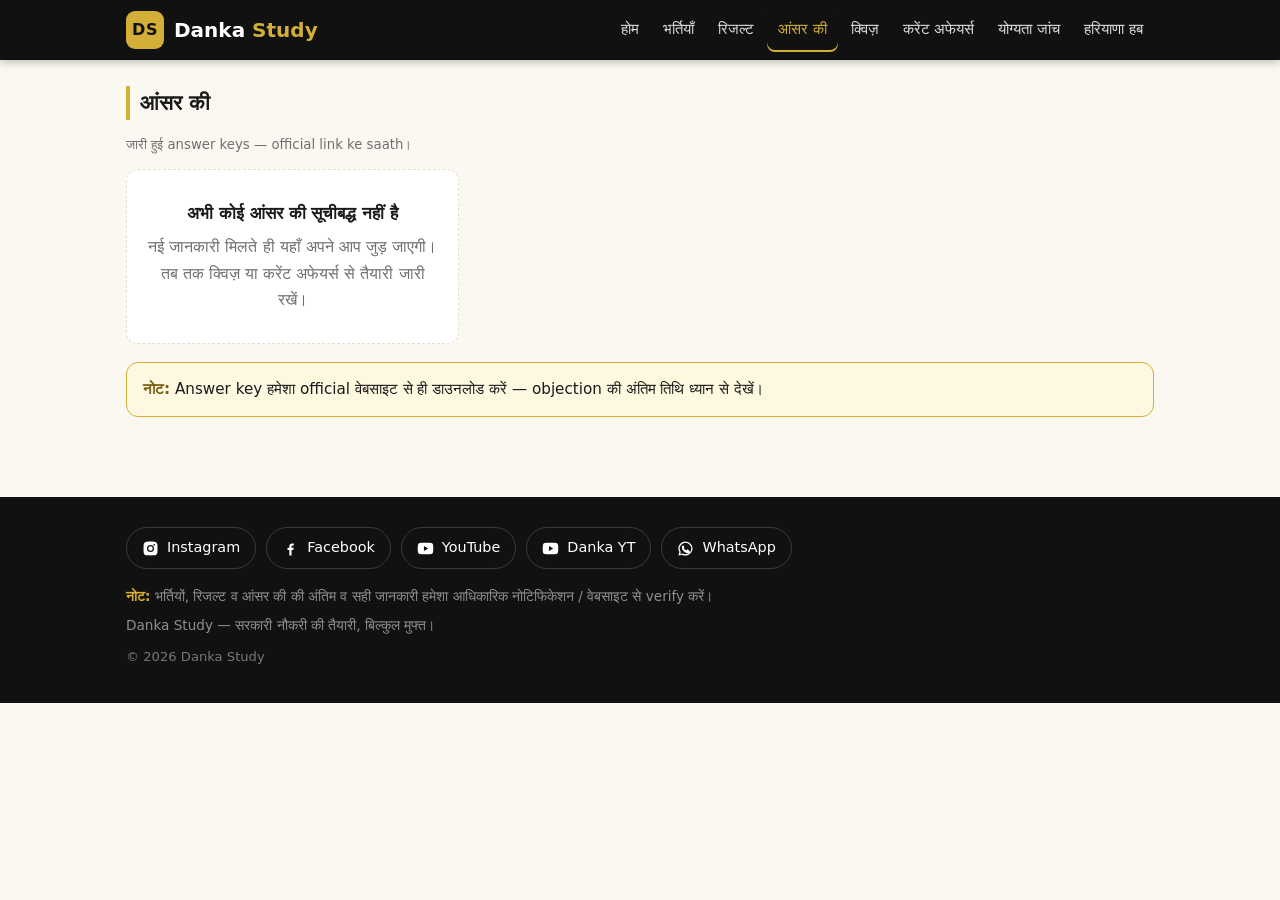
==== answer-keys.html @ f7748184 "Danka Study - pages and assets" ====
<!DOCTYPE html>
<html lang="hi">
<head>
<meta charset="UTF-8">
<meta name="viewport" content="width=device-width, initial-scale=1.0">
<title>Answer Key 2026 — Sarkari Exam Answer Keys Hindi me | Danka Study</title>
<meta name="description" content="Sarkari exams ki answer keys Hindi me — HSSC, SSC, Railway aur sabhi main exams. Official answer key links ke saath, bilkul free.">
<link rel="stylesheet" href="assets/style.css">
</head>
<body>
<header class="site-header">
  <div class="wrap head-in">
    <a class="brand" href="index.html" aria-label="Danka Study — होम">
      <span class="brand-badge">DS</span>
      <span class="brand-text">Danka <em>Study</em></span>
    </a>
    <button class="nav-toggle" id="navToggle" aria-label="मेन्यू" aria-expanded="false">☰</button>
    <nav class="main-nav" id="mainNav" aria-label="मुख्य मेन्यू">
      <a href="index.html">होम</a>
      <a href="jobs.html">भर्तियाँ</a>
      <a href="results.html">रिजल्ट</a>
      <a href="answer-keys.html" class="active">आंसर की</a>
      <a href="quiz.html">क्विज़</a>
      <a href="current-affairs.html">करेंट अफेयर्स</a>
      <a href="eligibility.html">योग्यता जांच</a>
      <a href="haryana.html">हरियाणा हब</a>
    </nav>
  </div>
</header>

<main>
  <section class="section">
    <div class="wrap">
      <div class="section-head"><h2>आंसर की</h2></div>
      <p class="meta">जारी हुई answer keys — official link ke saath।</p>
      <div class="cards" id="answerKeysList"><div class="empty">लोड हो रहा है…</div></div>
      <div class="disclaimer-box"><strong>नोट:</strong> Answer key हमेशा official वेबसाइट से ही डाउनलोड करें — objection की अंतिम तिथि ध्यान से देखें।</div>
    </div>
  </section>
</main>

<footer class="site-footer">
  <div class="wrap">
    <div class="social-row" aria-label="सोशल मीडिया">
      <a class="soc" href="https://www.instagram.com/dankarapidfire/" target="_blank" rel="noopener"><svg viewBox="0 0 24 24" aria-hidden="true"><path d="M12 2.2c3.2 0 3.6 0 4.9.1 3.3.1 4.8 1.7 4.9 4.9.1 1.3.1 1.6.1 4.8s0 3.6-.1 4.8c-.1 3.2-1.7 4.8-4.9 4.9-1.3.1-1.6.1-4.9.1-3.2 0-3.6 0-4.8-.1-3.3-.1-4.8-1.7-4.9-4.9-.1-1.3-.1-1.6-.1-4.8s0-3.6.1-4.8C2.4 4 4 2.4 7.2 2.3c1.2-.1 1.6-.1 4.8-.1zM12 7a5 5 0 1 0 0 10 5 5 0 0 0 0-10zm0 8.2a3.2 3.2 0 1 1 0-6.4 3.2 3.2 0 0 1 0 6.4zm5.2-9.6a1.2 1.2 0 1 0 0 2.4 1.2 1.2 0 0 0 0-2.4z"/></svg><span>Instagram</span></a>
      <a class="soc" href="https://www.facebook.com/profile.php?id=61594789661334" target="_blank" rel="noopener"><svg viewBox="0 0 24 24" aria-hidden="true"><path d="M13.5 21.9v-7.8h2.6l.4-3h-3V9.2c0-.9.3-1.5 1.6-1.5h1.5V5c-.3 0-1.2-.1-2.3-.1-2.3 0-3.9 1.4-3.9 4v2.2H7.8v3h2.6v7.8a10 10 0 0 0 3.1 0z"/></svg><span>Facebook</span></a>
      <a class="soc" href="https://www.youtube.com/@cetyodhafinance" target="_blank" rel="noopener"><svg viewBox="0 0 24 24" aria-hidden="true"><path d="M23 12s0-3.9-.5-5.6c-.3-1-1.1-1.8-2.1-2C18.6 4 12 4 12 4s-6.6 0-8.4.4c-1 .3-1.8 1-2.1 2C1 8.1 1 12 1 12s0 3.9.5 5.6c.3 1 1.1 1.8 2.1 2 1.8.4 8.4.4 8.4.4s6.6 0 8.4-.4c1-.3 1.8-1 2.1-2 .5-1.7.5-5.6.5-5.6zM9.8 15.5v-7l6 3.5-6 3.5z"/></svg><span>YouTube</span></a>
      <!-- TODO_DANKA_YT_URL: Danka Rapid Fire YouTube channel ka URL milte hi href="#" ki jagah dalein -->
      <a class="soc" href="#" aria-label="Danka Rapid Fire YouTube — जल्द आ रहा है"><svg viewBox="0 0 24 24" aria-hidden="true"><path d="M23 12s0-3.9-.5-5.6c-.3-1-1.1-1.8-2.1-2C18.6 4 12 4 12 4s-6.6 0-8.4.4c-1 .3-1.8 1-2.1 2C1 8.1 1 12 1 12s0 3.9.5 5.6c.3 1 1.1 1.8 2.1 2 1.8.4 8.4.4 8.4.4s6.6 0 8.4-.4c1-.3 1.8-1 2.1-2 .5-1.7.5-5.6.5-5.6zM9.8 15.5v-7l6 3.5-6 3.5z"/></svg><span>Danka YT</span></a>
      <!-- TODO_WHATSAPP_CHANNEL_URL: WhatsApp Channel ka invite link milte hi href="#" ki jagah dalein -->
      <a class="soc" href="#" aria-label="WhatsApp Channel — जल्द आ रहा है"><svg viewBox="0 0 24 24" aria-hidden="true"><path d="M12 2a10 10 0 0 0-8.6 15.1L2 22l5-1.3A10 10 0 1 0 12 2zm0 18.2a8.2 8.2 0 0 1-4.2-1.1l-.3-.2-3 .8.8-2.9-.2-.3A8.2 8.2 0 1 1 12 20.2zm4.6-6.1c-.3-.1-1.5-.7-1.7-.8-.2-.1-.4-.1-.6.1l-.8 1c-.1.2-.3.2-.5.1a6.7 6.7 0 0 1-3.3-2.9c-.2-.4 0-.5.1-.7l.4-.5c.1-.2.1-.3 0-.5L9.4 8c-.1-.3-.3-.3-.5-.3h-.5c-.2 0-.5.2-.7.5-.2.3-.9 1-.9 2.5s1 2.9 1.1 3.1c.1.2 1.9 3 4.7 4.1 1.9.8 2.7.9 3.6.7.6-.1 1.5-.6 1.7-1.2.2-.6.2-1.1.1-1.2 0-.1-.2-.2-.5-.3z"/></svg><span>WhatsApp</span></a>
    </div>
    <p class="foot-note"><strong>नोट:</strong> भर्तियों, रिजल्ट व आंसर की की अंतिम व सही जानकारी हमेशा आधिकारिक नोटिफिकेशन / वेबसाइट से verify करें।</p>
    <p class="foot-note">Danka Study — सरकारी नौकरी की तैयारी, बिल्कुल मुफ्त।</p>
    <p class="copy">© 2026 Danka Study</p>
  </div>
</footer>
<script src="assets/site.js"></script>
</body>
</html>
---- assets/style.css ----
/* Danka Study — black #111 + gold #d4af37, mobile-first, Hindi */
:root{
  --black:#111111; --black2:#1c1c1c; --gold:#d4af37; --gold-d:#a8842c;
  --bg:#faf8f1; --card:#ffffff; --text:#1a1a1a; --muted:#6f6f6f;
  --line:#e7e0cd; --green:#1e8e3e; --green-bg:#e6f4ea; --red:#c5221f; --red-bg:#fdecea;
  --radius:12px;
}
*{box-sizing:border-box}
html{-webkit-text-size-adjust:100%}
body{margin:0;background:var(--bg);color:var(--text);
  font-family:system-ui,-apple-system,"Segoe UI","Nirmala UI","Noto Sans Devanagari","Mangal",sans-serif;
  line-height:1.65}
.wrap{max-width:1060px;margin:0 auto;padding:0 16px}
img{max-width:100%}
a{color:#0b5cad}

/* Header */
.site-header{background:var(--black);color:#fff;position:sticky;top:0;z-index:60;box-shadow:0 2px 8px rgba(0,0,0,.25)}
.head-in{display:flex;align-items:center;justify-content:space-between;min-height:60px;position:relative}
.brand{display:flex;align-items:center;gap:10px;color:#fff;text-decoration:none;font-weight:800;font-size:1.25rem}
.brand-badge{background:var(--gold);color:#111;width:38px;height:38px;border-radius:9px;display:grid;place-items:center;font-weight:900;font-size:1rem;letter-spacing:.5px}
.brand-text em{font-style:normal;color:var(--gold)}
.nav-toggle{display:none;background:none;border:1px solid #444;color:#fff;font-size:1.3rem;border-radius:8px;padding:4px 12px;cursor:pointer}
.main-nav{display:flex;gap:2px;flex-wrap:wrap}
.main-nav a{color:#ddd;text-decoration:none;padding:9px 11px;border-radius:8px;font-size:.95rem;white-space:nowrap}
.main-nav a:hover{color:var(--gold);background:#1e1e1e}
.main-nav a.active{color:var(--gold);box-shadow:inset 0 -2px 0 var(--gold)}
@media(max-width:880px){
  .nav-toggle{display:block}
  .main-nav{display:none;position:absolute;top:60px;left:0;right:0;background:var(--black2);flex-direction:column;padding:8px 16px 14px;border-top:1px solid #333}
  .main-nav.open{display:flex}
  .main-nav a{padding:11px 6px;border-bottom:1px solid #2a2a2a}
}

/* Hero */
.hero{background:radial-gradient(1200px 400px at 50% -80px,#2a2a2a 0%,var(--black) 60%);color:#fff;text-align:center;padding:52px 0 44px}
.hero h1{margin:0 0 10px;font-size:clamp(1.6rem,5vw,2.4rem);line-height:1.35}
.hero h1 .gold{color:var(--gold)}
.hero p{color:#cfcfcf;max-width:640px;margin:0 auto 22px;font-size:1.05rem}
.hero .btn-row{display:flex;gap:10px;justify-content:center;flex-wrap:wrap}

/* Buttons */
.btn{display:inline-block;background:var(--gold);color:#111;font-weight:700;padding:10px 24px;border-radius:10px;text-decoration:none;border:none;cursor:pointer;font-size:1rem}
.btn:hover{background:var(--gold-d)}
.btn-outline{display:inline-block;background:transparent;color:var(--gold);border:2px solid var(--gold);font-weight:700;padding:8px 20px;border-radius:10px;text-decoration:none;cursor:pointer;font-size:.95rem}
.btn-outline:hover{background:rgba(212,175,55,.12)}
.btn-sm{padding:7px 16px;font-size:.9rem}

/* Sections */
.section{padding:26px 0}
.section-head{display:flex;justify-content:space-between;align-items:center;margin-bottom:14px;gap:10px}
.section-head h2{margin:0;font-size:1.3rem;border-left:4px solid var(--gold);padding-left:10px}
.section-head a{font-size:.9rem;white-space:nowrap}
.cards{display:grid;grid-template-columns:repeat(auto-fill,minmax(250px,1fr));gap:14px}
.card{background:var(--card);border:1px solid var(--line);border-radius:var(--radius);padding:16px;box-shadow:0 1px 3px rgba(0,0,0,.04)}
.card h3{margin:0 0 6px;font-size:1.05rem}
.card h3 a{color:var(--text);text-decoration:none}
.card h3 a:hover{color:var(--gold-d)}
.card p{margin:6px 0;color:#444;font-size:.95rem}
.meta{color:var(--muted);font-size:.83rem}
.tag{display:inline-block;background:#f3ecd8;color:#7a5f14;font-size:.75rem;font-weight:700;padding:2px 10px;border-radius:99px;margin-bottom:8px}
.card .actions{margin-top:10px;display:flex;gap:8px;flex-wrap:wrap}
.menu-card{display:block;text-decoration:none;color:var(--text);border-top:3px solid var(--gold)}
.menu-card:hover{box-shadow:0 4px 14px rgba(0,0,0,.08);transform:translateY(-1px)}
.menu-card .icon{font-size:1.6rem}
.menu-card h3{margin:8px 0 4px}

/* Lists */
.list-plain{list-style:none;margin:0;padding:0;display:grid;gap:10px}
.list-plain li{background:var(--card);border:1px solid var(--line);border-radius:10px;padding:12px 14px}
.list-plain li a{color:var(--text);text-decoration:none;font-weight:600}
.list-plain li a:hover{color:var(--gold-d)}
.list-plain .meta{display:block;margin-top:4px}

.empty{background:var(--card);border:1.5px dashed var(--line);border-radius:var(--radius);padding:30px 18px;text-align:center;color:var(--muted)}
.empty strong{display:block;color:var(--text);font-size:1.05rem;margin-bottom:6px}

/* Tables */
.tbl-wrap{overflow-x:auto;background:var(--card);border:1px solid var(--line);border-radius:var(--radius)}
table.data{width:100%;border-collapse:collapse;min-width:560px;font-size:.95rem}
table.data th{background:var(--black);color:var(--gold);text-align:left;padding:10px 12px;font-size:.88rem}
table.data td{padding:10px 12px;border-top:1px solid var(--line)}
table.data tr:nth-child(even) td{background:#fbf9f3}

/* Quiz */
.quiz-shell{max-width:680px;margin:0 auto}
.cat-grid{display:grid;grid-template-columns:repeat(auto-fill,minmax(150px,1fr));gap:12px}
.cat-card{background:var(--card);border:2px solid var(--line);border-radius:var(--radius);padding:18px 10px;text-align:center;cursor:pointer;font-size:1rem}
.cat-card:hover{border-color:var(--gold)}
.cat-card.sel{border-color:var(--gold);background:#fffbeF;box-shadow:0 0 0 2px var(--gold)}
.cat-card .cicon{font-size:1.8rem;display:block;margin-bottom:6px}
.cat-card small{color:var(--muted);display:block;font-size:.8rem}
.month-grid{display:grid;grid-template-columns:repeat(auto-fill,minmax(140px,1fr));gap:10px;margin-top:8px}
.opt-row{display:flex;gap:10px;flex-wrap:wrap;margin:14px 0}
.opt-pill{border:2px solid var(--line);background:#fff;border-radius:99px;padding:8px 20px;cursor:pointer;font-size:1rem}
.opt-pill.sel{border-color:var(--gold);background:#fff8e1;font-weight:700}
.q-card{background:var(--card);border:1px solid var(--line);border-radius:var(--radius);padding:20px 16px}
.q-top{display:flex;justify-content:space-between;align-items:center;margin-bottom:10px;gap:10px}
.q-count{font-weight:700;color:var(--muted);font-size:.9rem}
.q-timer{font-weight:800;font-size:1.1rem;color:var(--black);background:#f3ecd8;border-radius:8px;padding:2px 12px}
.q-timer.low{color:var(--red);background:var(--red-bg)}
.timer-bar{height:8px;background:#eee7d2;border-radius:99px;overflow:hidden;margin-bottom:14px}
.timer-fill{height:100%;background:var(--gold);width:100%;transition:width 1s linear}
.q-text{font-size:1.15rem;font-weight:600;margin:0 0 12px;line-height:1.55}
.opt{display:block;width:100%;text-align:left;background:#fff;border:2px solid var(--line);border-radius:10px;padding:12px 14px;margin:8px 0;cursor:pointer;font-size:1rem;line-height:1.5}
.opt:hover:not(:disabled){border-color:var(--gold)}
.opt:disabled{cursor:default}
.opt.correct{border-color:var(--green);background:var(--green-bg);font-weight:700}
.opt.wrong{border-color:var(--red);background:var(--red-bg)}
.opt.dim{opacity:.55}
.q-nav{display:flex;justify-content:space-between;margin-top:14px;gap:10px}
.fact-box{background:#fff8e1;border-left:4px solid var(--gold);padding:10px 14px;margin-top:12px;border-radius:0 8px 8px 0;font-size:.95rem}
.fact-box strong{color:#7a5f14}
.result-card{text-align:center;background:var(--card);border:1px solid var(--line);border-radius:var(--radius);padding:34px 20px}
.result-score{font-size:3rem;font-weight:900;color:var(--black);margin:6px 0}
.result-score span{color:var(--gold-d)}
.hidden{display:none!important}

/* Forms */
.form-card{background:var(--card);border:1px solid var(--line);border-radius:var(--radius);padding:20px;max-width:640px}
.field{margin-bottom:14px}
.field label{display:block;font-weight:700;margin-bottom:6px}
.field input,.field select{width:100%;padding:10px 12px;border:2px solid var(--line);border-radius:10px;font-size:1rem;background:#fff}
.field input:focus,.field select:focus{outline:none;border-color:var(--gold)}
.disclaimer-box{background:#fff8e1;border:1.5px solid var(--gold);border-radius:var(--radius);padding:14px 16px;margin:18px 0;font-size:.95rem}
.disclaimer-box strong{color:#7a5f14}
.elig-yes{color:var(--green);font-weight:700}
.elig-no{color:var(--red);font-weight:700}

/* Guide */
.guide h2{font-size:1.25rem;margin:26px 0 10px;border-left:4px solid var(--gold);padding-left:10px}
.guide ol,.guide ul{padding-left:22px}
.guide li{margin-bottom:8px}
.check-list{list-style:none;padding:0}
.check-list li{background:var(--card);border:1px solid var(--line);border-radius:10px;padding:10px 14px;margin-bottom:8px}
.check-list li::before{content:"✔ ";color:var(--green);font-weight:700}

/* Footer */
.site-footer{background:var(--black);color:#bdbdbd;padding:30px 0 22px;margin-top:36px}
.social-row{display:flex;flex-wrap:wrap;gap:10px;margin-bottom:16px}
.soc{display:inline-flex;align-items:center;gap:8px;color:#fff;text-decoration:none;border:1px solid #3a3a3a;padding:8px 15px;border-radius:99px;font-size:.9rem}
.soc:hover{border-color:var(--gold);color:var(--gold)}
.soc svg{width:17px;height:17px;fill:currentColor;flex:none}
.foot-note{font-size:.85rem;color:#8f8f8f;margin:6px 0}
.foot-note strong{color:var(--gold)}
.copy{font-size:.82rem;color:#777;margin-top:10px}

/* Tabs (current affairs) */
.tabs{display:flex;gap:8px;flex-wrap:wrap;margin-bottom:16px}
.tab{border:2px solid var(--line);background:#fff;border-radius:99px;padding:7px 18px;cursor:pointer;font-size:.95rem}
.tab.sel{border-color:var(--gold);background:#fff8e1;font-weight:700}
.ca-card{background:var(--card);border:1px solid var(--line);border-radius:var(--radius);padding:14px 16px;margin-bottom:12px}
.ca-card .q{font-weight:600;margin:0 0 8px}
.ca-ans{display:none;margin-top:10px}
.ca-card.open .ca-ans{display:block}
.ca-card .reveal{background:none;border:none;color:#0b5cad;font-weight:700;cursor:pointer;padding:0;font-size:.95rem}
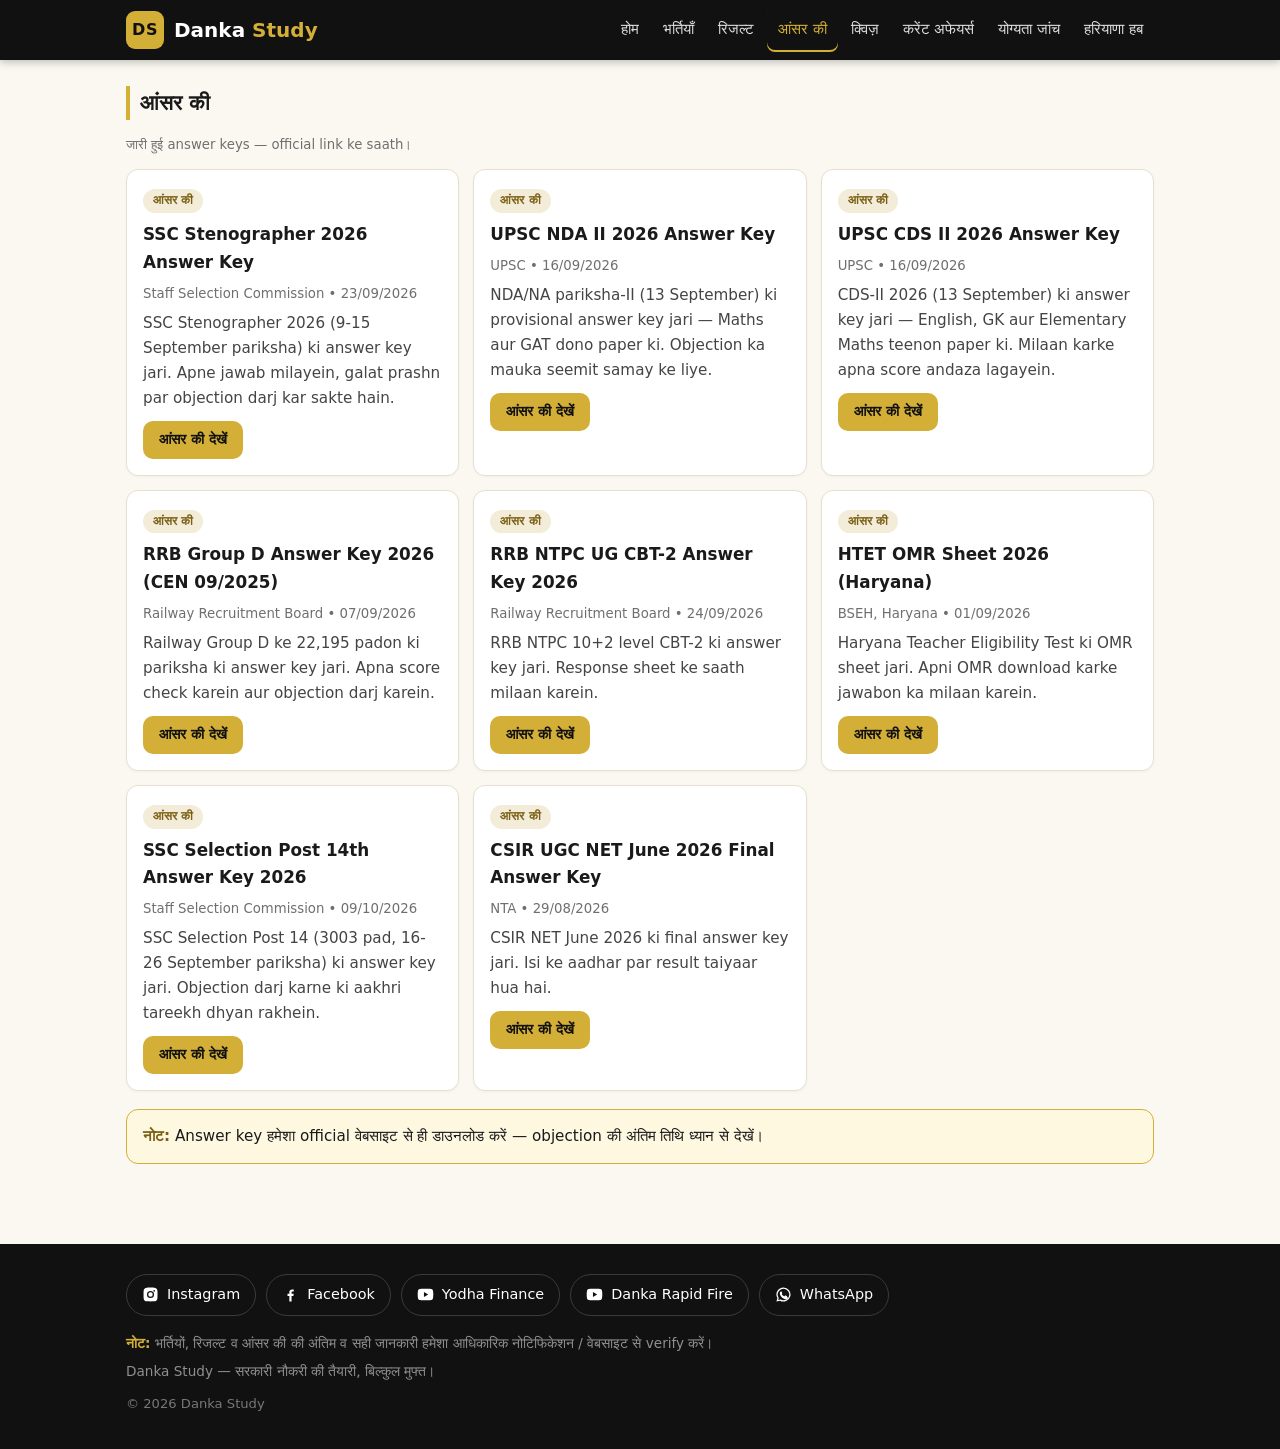
==== commit fa2b7dbf: "Danka Study - Danka YT link (1/3)" ====
--- a/answer-keys.html
+++ b/answer-keys.html
@@ -44,9 +44,8 @@
     <div class="social-row" aria-label="सोशल मीडिया">
       <a class="soc" href="https://www.instagram.com/dankarapidfire/" target="_blank" rel="noopener"><svg viewBox="0 0 24 24" aria-hidden="true"><path d="M12 2.2c3.2 0 3.6 0 4.9.1 3.3.1 4.8 1.7 4.9 4.9.1 1.3.1 1.6.1 4.8s0 3.6-.1 4.8c-.1 3.2-1.7 4.8-4.9 4.9-1.3.1-1.6.1-4.9.1-3.2 0-3.6 0-4.8-.1-3.3-.1-4.8-1.7-4.9-4.9-.1-1.3-.1-1.6-.1-4.8s0-3.6.1-4.8C2.4 4 4 2.4 7.2 2.3c1.2-.1 1.6-.1 4.8-.1zM12 7a5 5 0 1 0 0 10 5 5 0 0 0 0-10zm0 8.2a3.2 3.2 0 1 1 0-6.4 3.2 3.2 0 0 1 0 6.4zm5.2-9.6a1.2 1.2 0 1 0 0 2.4 1.2 1.2 0 0 0 0-2.4z"/></svg><span>Instagram</span></a>
       <a class="soc" href="https://www.facebook.com/profile.php?id=61594789661334" target="_blank" rel="noopener"><svg viewBox="0 0 24 24" aria-hidden="true"><path d="M13.5 21.9v-7.8h2.6l.4-3h-3V9.2c0-.9.3-1.5 1.6-1.5h1.5V5c-.3 0-1.2-.1-2.3-.1-2.3 0-3.9 1.4-3.9 4v2.2H7.8v3h2.6v7.8a10 10 0 0 0 3.1 0z"/></svg><span>Facebook</span></a>
-      <a class="soc" href="https://www.youtube.com/@cetyodhafinance" target="_blank" rel="noopener"><svg viewBox="0 0 24 24" aria-hidden="true"><path d="M23 12s0-3.9-.5-5.6c-.3-1-1.1-1.8-2.1-2C18.6 4 12 4 12 4s-6.6 0-8.4.4c-1 .3-1.8 1-2.1 2C1 8.1 1 12 1 12s0 3.9.5 5.6c.3 1 1.1 1.8 2.1 2 1.8.4 8.4.4 8.4.4s6.6 0 8.4-.4c1-.3 1.8-1 2.1-2 .5-1.7.5-5.6.5-5.6zM9.8 15.5v-7l6 3.5-6 3.5z"/></svg><span>YouTube</span></a>
-      <!-- TODO_DANKA_YT_URL: Danka Rapid Fire YouTube channel ka URL milte hi href="#" ki jagah dalein -->
-      <a class="soc" href="#" aria-label="Danka Rapid Fire YouTube — जल्द आ रहा है"><svg viewBox="0 0 24 24" aria-hidden="true"><path d="M23 12s0-3.9-.5-5.6c-.3-1-1.1-1.8-2.1-2C18.6 4 12 4 12 4s-6.6 0-8.4.4c-1 .3-1.8 1-2.1 2C1 8.1 1 12 1 12s0 3.9.5 5.6c.3 1 1.1 1.8 2.1 2 1.8.4 8.4.4 8.4.4s6.6 0 8.4-.4c1-.3 1.8-1 2.1-2 .5-1.7.5-5.6.5-5.6zM9.8 15.5v-7l6 3.5-6 3.5z"/></svg><span>Danka YT</span></a>
+      <a class="soc" href="https://www.youtube.com/@cetyodhafinance" target="_blank" rel="noopener" aria-label="Yodha Finance YouTube"><svg viewBox="0 0 24 24" aria-hidden="true"><path d="M23 12s0-3.9-.5-5.6c-.3-1-1.1-1.8-2.1-2C18.6 4 12 4 12 4s-6.6 0-8.4.4c-1 .3-1.8 1-2.1 2C1 8.1 1 12 1 12s0 3.9.5 5.6c.3 1 1.1 1.8 2.1 2 1.8.4 8.4.4 8.4.4s6.6 0 8.4-.4c1-.3 1.8-1 2.1-2 .5-1.7.5-5.6.5-5.6zM9.8 15.5v-7l6 3.5-6 3.5z"/></svg><span>Yodha Finance</span></a>
+      <a class="soc" href="https://www.youtube.com/@dankarapidfire" target="_blank" rel="noopener" aria-label="Danka Rapid Fire YouTube"><svg viewBox="0 0 24 24" aria-hidden="true"><path d="M23 12s0-3.9-.5-5.6c-.3-1-1.1-1.8-2.1-2C18.6 4 12 4 12 4s-6.6 0-8.4.4c-1 .3-1.8 1-2.1 2C1 8.1 1 12 1 12s0 3.9.5 5.6c.3 1 1.1 1.8 2.1 2 1.8.4 8.4.4 8.4.4s6.6 0 8.4-.4c1-.3 1.8-1 2.1-2 .5-1.7.5-5.6.5-5.6zM9.8 15.5v-7l6 3.5-6 3.5z"/></svg><span>Danka Rapid Fire</span></a>
       <!-- TODO_WHATSAPP_CHANNEL_URL: WhatsApp Channel ka invite link milte hi href="#" ki jagah dalein -->
       <a class="soc" href="#" aria-label="WhatsApp Channel — जल्द आ रहा है"><svg viewBox="0 0 24 24" aria-hidden="true"><path d="M12 2a10 10 0 0 0-8.6 15.1L2 22l5-1.3A10 10 0 1 0 12 2zm0 18.2a8.2 8.2 0 0 1-4.2-1.1l-.3-.2-3 .8.8-2.9-.2-.3A8.2 8.2 0 1 1 12 20.2zm4.6-6.1c-.3-.1-1.5-.7-1.7-.8-.2-.1-.4-.1-.6.1l-.8 1c-.1.2-.3.2-.5.1a6.7 6.7 0 0 1-3.3-2.9c-.2-.4 0-.5.1-.7l.4-.5c.1-.2.1-.3 0-.5L9.4 8c-.1-.3-.3-.3-.5-.3h-.5c-.2 0-.5.2-.7.5-.2.3-.9 1-.9 2.5s1 2.9 1.1 3.1c.1.2 1.9 3 4.7 4.1 1.9.8 2.7.9 3.6.7.6-.1 1.5-.6 1.7-1.2.2-.6.2-1.1.1-1.2 0-.1-.2-.2-.5-.3z"/></svg><span>WhatsApp</span></a>
     </div>
--- a/assets/style.css
+++ b/assets/style.css
@@ -33,7 +33,7 @@
 }
 
 /* Hero */
-.hero{background:radial-gradient(1200px 400px at 50% -80px,#2a2a2a 0%,var(--black) 60%);color:#fff;text-align:center;padding:52px 0 44px}
+.hero{background:radial-gradient(1200px 400px at 50% -80px,#2a2a2a 0%,var(--black) 60%);color:#fff;text-align:center;padding:38px 0 32px}
 .hero h1{margin:0 0 10px;font-size:clamp(1.6rem,5vw,2.4rem);line-height:1.35}
 .hero h1 .gold{color:var(--gold)}
 .hero p{color:#cfcfcf;max-width:640px;margin:0 auto 22px;font-size:1.05rem}
@@ -154,3 +154,19 @@
 .ca-ans{display:none;margin-top:10px}
 .ca-card.open .ca-ans{display:block}
 .ca-card .reveal{background:none;border:none;color:#0b5cad;font-weight:700;cursor:pointer;padding:0;font-size:.95rem}
+
+/* Home: 3-column SarkariResult-style boxes */
+.sr-sec{padding-top:22px}
+.sr3{display:grid;grid-template-columns:repeat(3,1fr);gap:16px;align-items:start}
+@media(max-width:860px){.sr3{grid-template-columns:1fr}}
+.srbox{background:var(--card);border:1px solid var(--line);border-radius:12px;overflow:hidden;box-shadow:0 1px 4px rgba(0,0,0,.06)}
+.srbox-head{background:linear-gradient(180deg,#1e1e1e,#111);border-bottom:3px solid var(--gold);padding:10px 14px;display:flex;justify-content:space-between;align-items:center;gap:8px}
+.srbox-head h2{margin:0;font-size:1.02rem;color:var(--gold);border:0;padding:0}
+.srbox-head a{font-size:.85rem;color:#fff;white-space:nowrap;opacity:.85}
+.srbox-head a:hover{color:var(--gold);opacity:1}
+.srbox-list{list-style:none;margin:0;padding:4px 0}
+.srbox-list li{padding:9px 14px;border-bottom:1px dashed var(--line);font-size:.93rem;line-height:1.45}
+.srbox-list li:last-child{border-bottom:0}
+.srbox-list li a{color:var(--text);text-decoration:none;font-weight:600}
+.srbox-list li a:hover{color:var(--gold-d);text-decoration:underline}
+.srbox-list .meta{display:block;margin-top:2px;font-size:.8rem;color:var(--muted);font-weight:400}
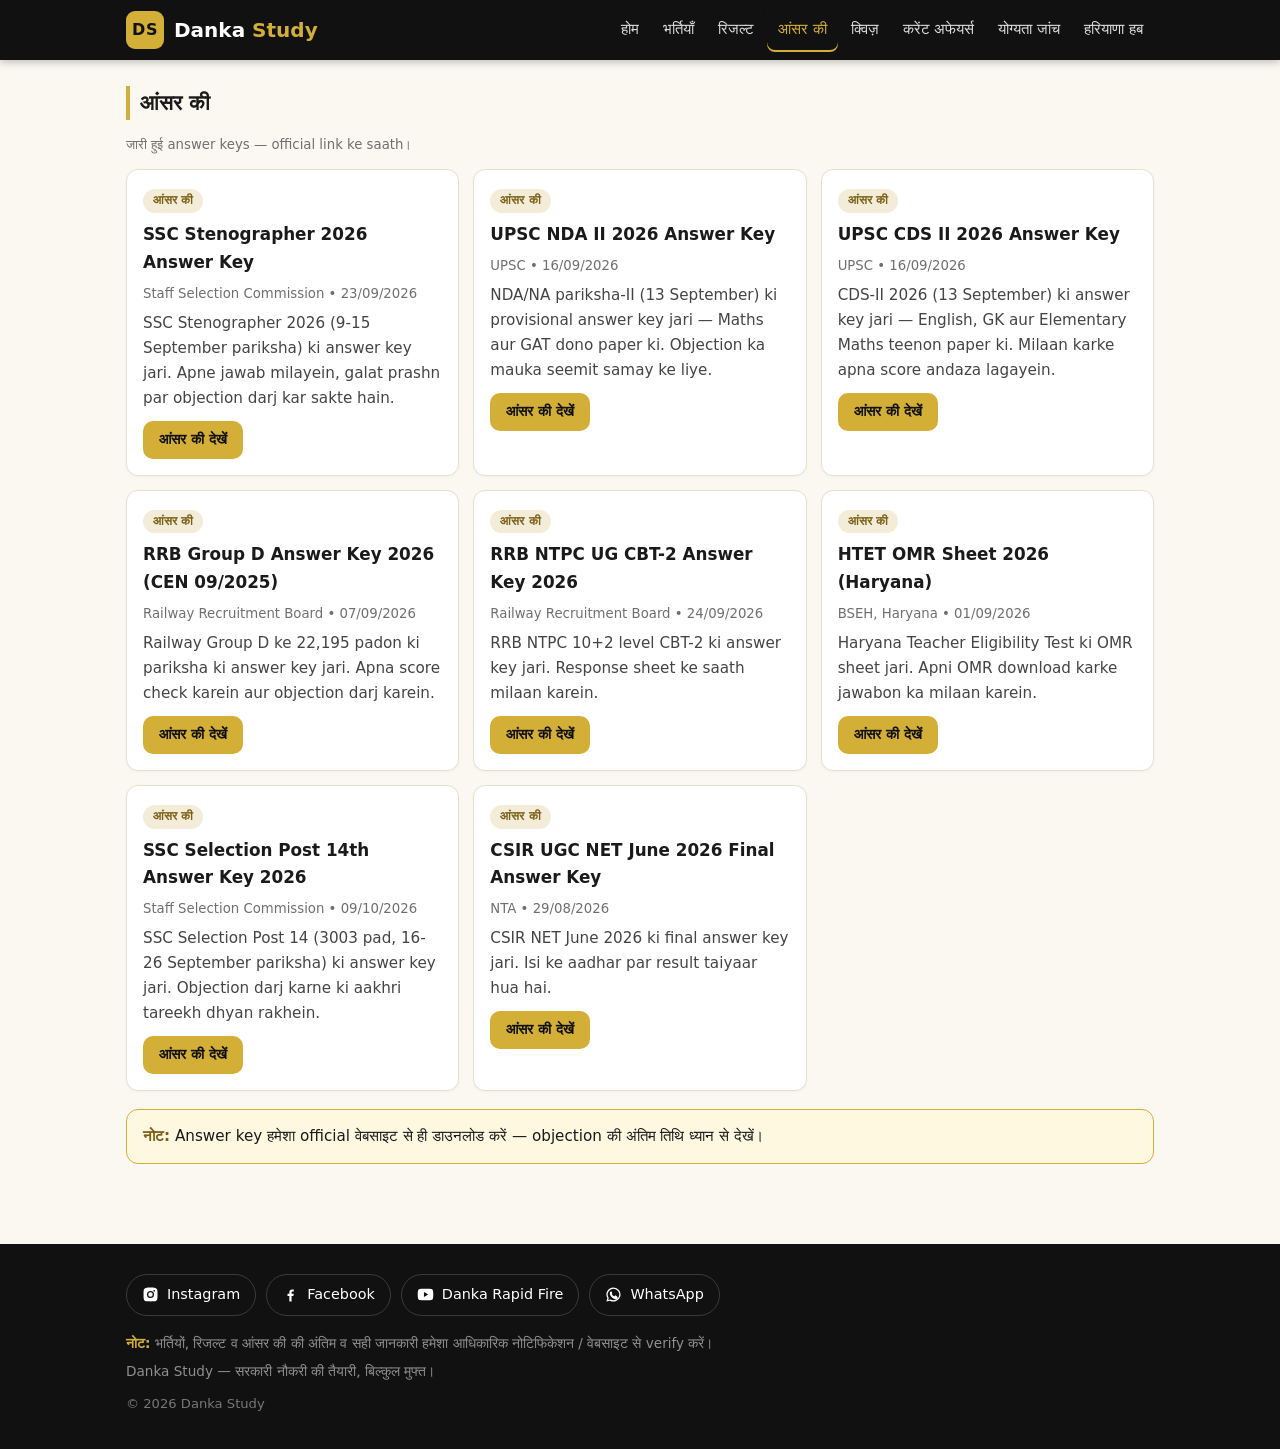
==== commit 35792f40: "Danka Study - finance YT link hataya (1/2)" ====
--- a/answer-keys.html
+++ b/answer-keys.html
@@ -44,7 +44,6 @@
     <div class="social-row" aria-label="सोशल मीडिया">
       <a class="soc" href="https://www.instagram.com/dankarapidfire/" target="_blank" rel="noopener"><svg viewBox="0 0 24 24" aria-hidden="true"><path d="M12 2.2c3.2 0 3.6 0 4.9.1 3.3.1 4.8 1.7 4.9 4.9.1 1.3.1 1.6.1 4.8s0 3.6-.1 4.8c-.1 3.2-1.7 4.8-4.9 4.9-1.3.1-1.6.1-4.9.1-3.2 0-3.6 0-4.8-.1-3.3-.1-4.8-1.7-4.9-4.9-.1-1.3-.1-1.6-.1-4.8s0-3.6.1-4.8C2.4 4 4 2.4 7.2 2.3c1.2-.1 1.6-.1 4.8-.1zM12 7a5 5 0 1 0 0 10 5 5 0 0 0 0-10zm0 8.2a3.2 3.2 0 1 1 0-6.4 3.2 3.2 0 0 1 0 6.4zm5.2-9.6a1.2 1.2 0 1 0 0 2.4 1.2 1.2 0 0 0 0-2.4z"/></svg><span>Instagram</span></a>
       <a class="soc" href="https://www.facebook.com/profile.php?id=61594789661334" target="_blank" rel="noopener"><svg viewBox="0 0 24 24" aria-hidden="true"><path d="M13.5 21.9v-7.8h2.6l.4-3h-3V9.2c0-.9.3-1.5 1.6-1.5h1.5V5c-.3 0-1.2-.1-2.3-.1-2.3 0-3.9 1.4-3.9 4v2.2H7.8v3h2.6v7.8a10 10 0 0 0 3.1 0z"/></svg><span>Facebook</span></a>
-      <a class="soc" href="https://www.youtube.com/@cetyodhafinance" target="_blank" rel="noopener" aria-label="Yodha Finance YouTube"><svg viewBox="0 0 24 24" aria-hidden="true"><path d="M23 12s0-3.9-.5-5.6c-.3-1-1.1-1.8-2.1-2C18.6 4 12 4 12 4s-6.6 0-8.4.4c-1 .3-1.8 1-2.1 2C1 8.1 1 12 1 12s0 3.9.5 5.6c.3 1 1.1 1.8 2.1 2 1.8.4 8.4.4 8.4.4s6.6 0 8.4-.4c1-.3 1.8-1 2.1-2 .5-1.7.5-5.6.5-5.6zM9.8 15.5v-7l6 3.5-6 3.5z"/></svg><span>Yodha Finance</span></a>
       <a class="soc" href="https://www.youtube.com/@dankarapidfire" target="_blank" rel="noopener" aria-label="Danka Rapid Fire YouTube"><svg viewBox="0 0 24 24" aria-hidden="true"><path d="M23 12s0-3.9-.5-5.6c-.3-1-1.1-1.8-2.1-2C18.6 4 12 4 12 4s-6.6 0-8.4.4c-1 .3-1.8 1-2.1 2C1 8.1 1 12 1 12s0 3.9.5 5.6c.3 1 1.1 1.8 2.1 2 1.8.4 8.4.4 8.4.4s6.6 0 8.4-.4c1-.3 1.8-1 2.1-2 .5-1.7.5-5.6.5-5.6zM9.8 15.5v-7l6 3.5-6 3.5z"/></svg><span>Danka Rapid Fire</span></a>
       <!-- TODO_WHATSAPP_CHANNEL_URL: WhatsApp Channel ka invite link milte hi href="#" ki jagah dalein -->
       <a class="soc" href="#" aria-label="WhatsApp Channel — जल्द आ रहा है"><svg viewBox="0 0 24 24" aria-hidden="true"><path d="M12 2a10 10 0 0 0-8.6 15.1L2 22l5-1.3A10 10 0 1 0 12 2zm0 18.2a8.2 8.2 0 0 1-4.2-1.1l-.3-.2-3 .8.8-2.9-.2-.3A8.2 8.2 0 1 1 12 20.2zm4.6-6.1c-.3-.1-1.5-.7-1.7-.8-.2-.1-.4-.1-.6.1l-.8 1c-.1.2-.3.2-.5.1a6.7 6.7 0 0 1-3.3-2.9c-.2-.4 0-.5.1-.7l.4-.5c.1-.2.1-.3 0-.5L9.4 8c-.1-.3-.3-.3-.5-.3h-.5c-.2 0-.5.2-.7.5-.2.3-.9 1-.9 2.5s1 2.9 1.1 3.1c.1.2 1.9 3 4.7 4.1 1.9.8 2.7.9 3.6.7.6-.1 1.5-.6 1.7-1.2.2-.6.2-1.1.1-1.2 0-.1-.2-.2-.5-.3z"/></svg><span>WhatsApp</span></a>
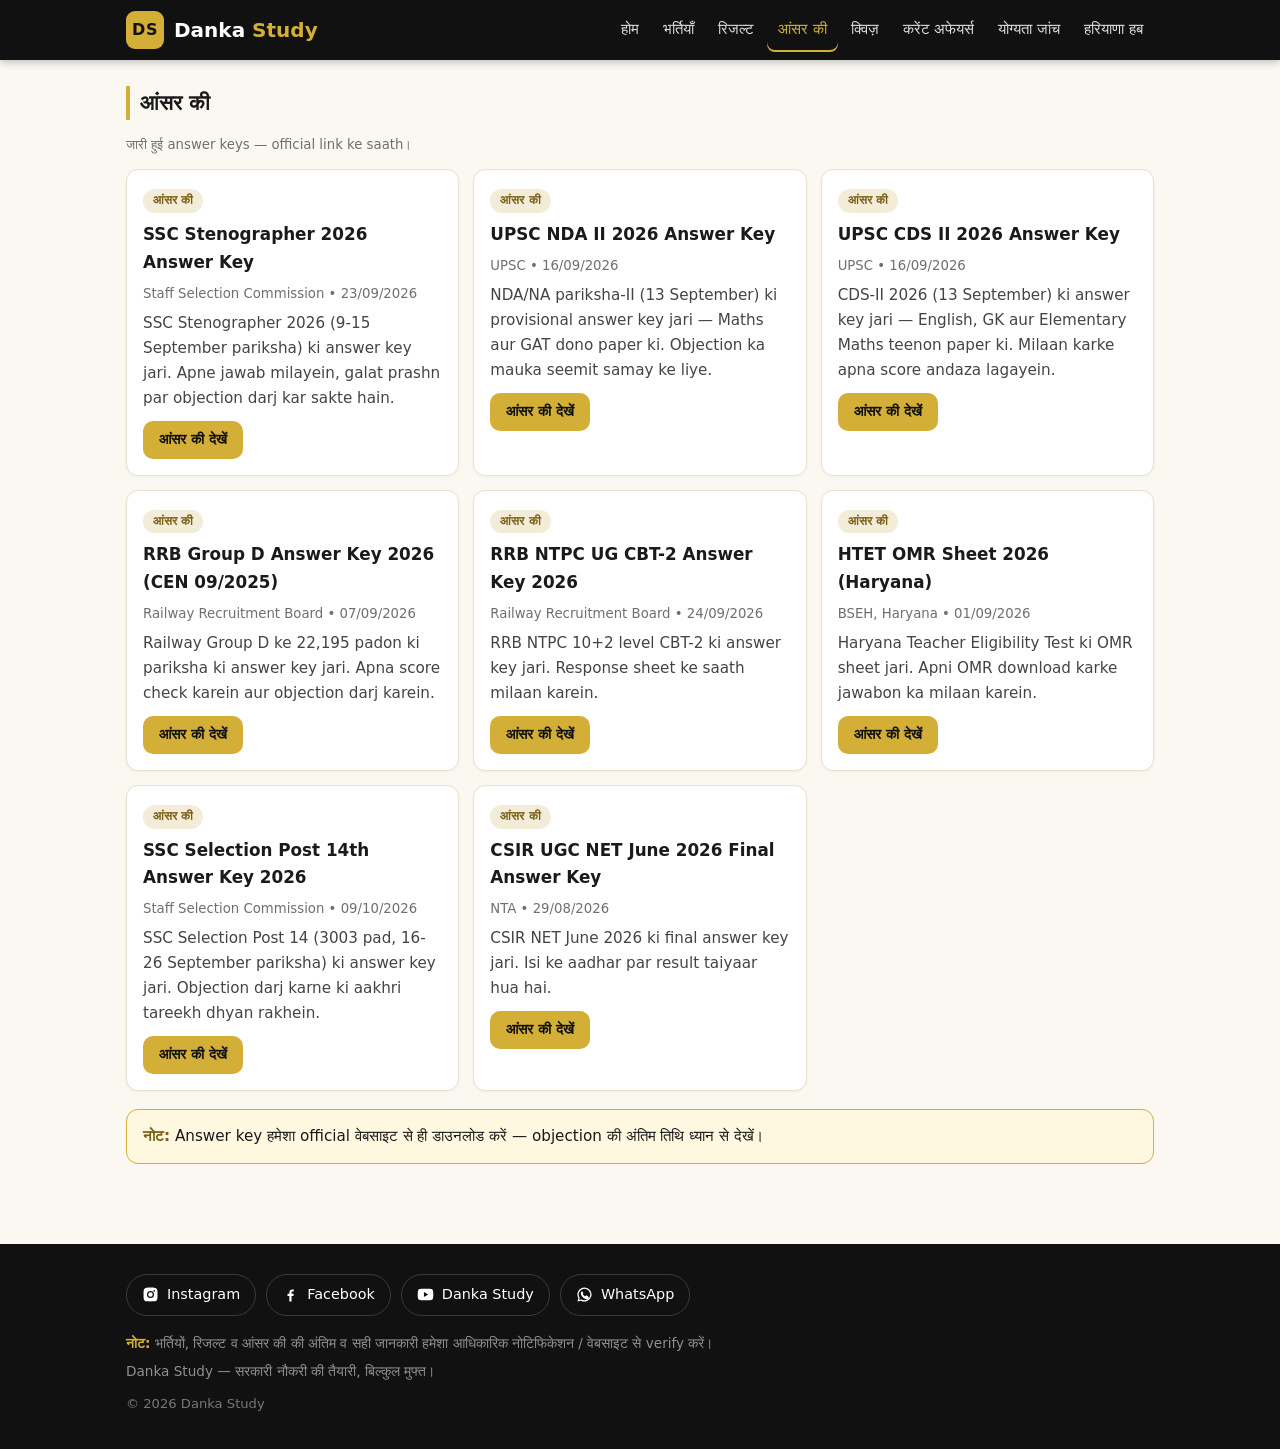
==== commit 7b933e29: "Danka Study - social button label Danka Study (1/2)" ====
--- a/answer-keys.html
+++ b/answer-keys.html
@@ -44,7 +44,7 @@
     <div class="social-row" aria-label="सोशल मीडिया">
       <a class="soc" href="https://www.instagram.com/dankarapidfire/" target="_blank" rel="noopener"><svg viewBox="0 0 24 24" aria-hidden="true"><path d="M12 2.2c3.2 0 3.6 0 4.9.1 3.3.1 4.8 1.7 4.9 4.9.1 1.3.1 1.6.1 4.8s0 3.6-.1 4.8c-.1 3.2-1.7 4.8-4.9 4.9-1.3.1-1.6.1-4.9.1-3.2 0-3.6 0-4.8-.1-3.3-.1-4.8-1.7-4.9-4.9-.1-1.3-.1-1.6-.1-4.8s0-3.6.1-4.8C2.4 4 4 2.4 7.2 2.3c1.2-.1 1.6-.1 4.8-.1zM12 7a5 5 0 1 0 0 10 5 5 0 0 0 0-10zm0 8.2a3.2 3.2 0 1 1 0-6.4 3.2 3.2 0 0 1 0 6.4zm5.2-9.6a1.2 1.2 0 1 0 0 2.4 1.2 1.2 0 0 0 0-2.4z"/></svg><span>Instagram</span></a>
       <a class="soc" href="https://www.facebook.com/profile.php?id=61594789661334" target="_blank" rel="noopener"><svg viewBox="0 0 24 24" aria-hidden="true"><path d="M13.5 21.9v-7.8h2.6l.4-3h-3V9.2c0-.9.3-1.5 1.6-1.5h1.5V5c-.3 0-1.2-.1-2.3-.1-2.3 0-3.9 1.4-3.9 4v2.2H7.8v3h2.6v7.8a10 10 0 0 0 3.1 0z"/></svg><span>Facebook</span></a>
-      <a class="soc" href="https://www.youtube.com/@dankarapidfire" target="_blank" rel="noopener" aria-label="Danka Rapid Fire YouTube"><svg viewBox="0 0 24 24" aria-hidden="true"><path d="M23 12s0-3.9-.5-5.6c-.3-1-1.1-1.8-2.1-2C18.6 4 12 4 12 4s-6.6 0-8.4.4c-1 .3-1.8 1-2.1 2C1 8.1 1 12 1 12s0 3.9.5 5.6c.3 1 1.1 1.8 2.1 2 1.8.4 8.4.4 8.4.4s6.6 0 8.4-.4c1-.3 1.8-1 2.1-2 .5-1.7.5-5.6.5-5.6zM9.8 15.5v-7l6 3.5-6 3.5z"/></svg><span>Danka Rapid Fire</span></a>
+      <a class="soc" href="https://www.youtube.com/@dankarapidfire" target="_blank" rel="noopener" aria-label="Danka Study YouTube"><svg viewBox="0 0 24 24" aria-hidden="true"><path d="M23 12s0-3.9-.5-5.6c-.3-1-1.1-1.8-2.1-2C18.6 4 12 4 12 4s-6.6 0-8.4.4c-1 .3-1.8 1-2.1 2C1 8.1 1 12 1 12s0 3.9.5 5.6c.3 1 1.1 1.8 2.1 2 1.8.4 8.4.4 8.4.4s6.6 0 8.4-.4c1-.3 1.8-1 2.1-2 .5-1.7.5-5.6.5-5.6zM9.8 15.5v-7l6 3.5-6 3.5z"/></svg><span>Danka Study</span></a>
       <!-- TODO_WHATSAPP_CHANNEL_URL: WhatsApp Channel ka invite link milte hi href="#" ki jagah dalein -->
       <a class="soc" href="#" aria-label="WhatsApp Channel — जल्द आ रहा है"><svg viewBox="0 0 24 24" aria-hidden="true"><path d="M12 2a10 10 0 0 0-8.6 15.1L2 22l5-1.3A10 10 0 1 0 12 2zm0 18.2a8.2 8.2 0 0 1-4.2-1.1l-.3-.2-3 .8.8-2.9-.2-.3A8.2 8.2 0 1 1 12 20.2zm4.6-6.1c-.3-.1-1.5-.7-1.7-.8-.2-.1-.4-.1-.6.1l-.8 1c-.1.2-.3.2-.5.1a6.7 6.7 0 0 1-3.3-2.9c-.2-.4 0-.5.1-.7l.4-.5c.1-.2.1-.3 0-.5L9.4 8c-.1-.3-.3-.3-.5-.3h-.5c-.2 0-.5.2-.7.5-.2.3-.9 1-.9 2.5s1 2.9 1.1 3.1c.1.2 1.9 3 4.7 4.1 1.9.8 2.7.9 3.6.7.6-.1 1.5-.6 1.7-1.2.2-.6.2-1.1.1-1.2 0-.1-.2-.2-.5-.3z"/></svg><span>WhatsApp</span></a>
     </div>
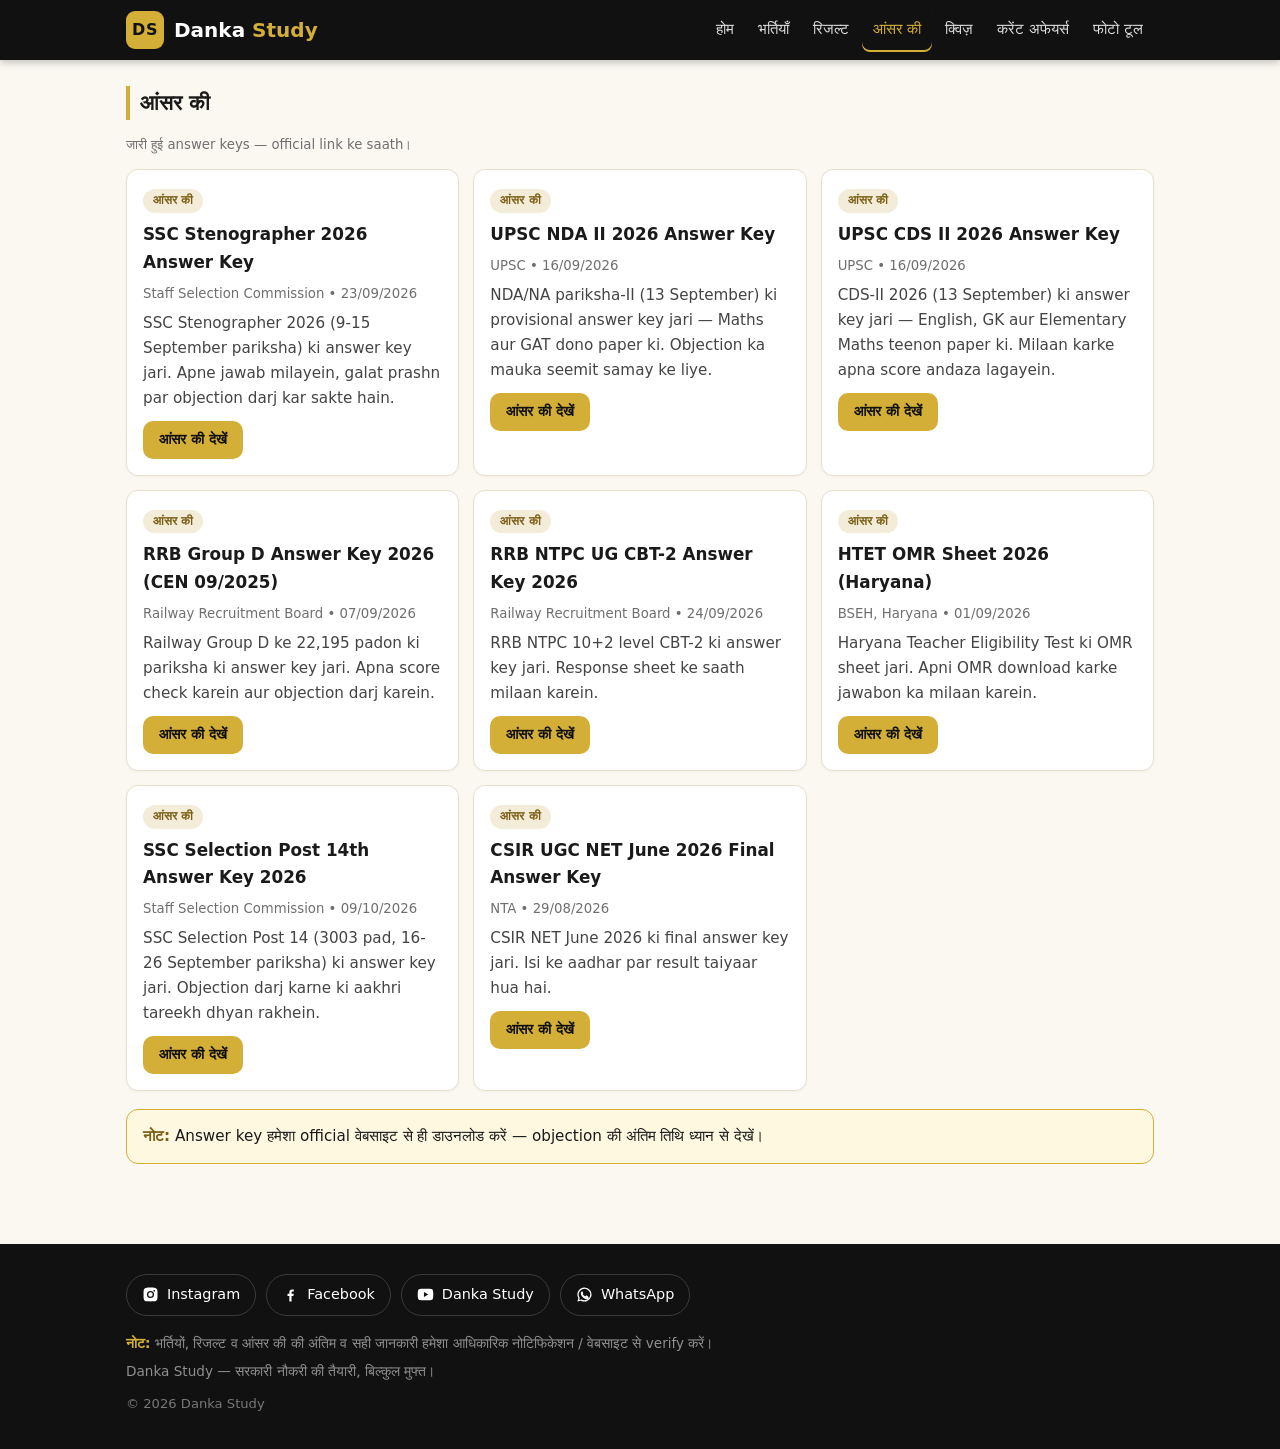
==== commit 40f705e3: "Danka Study - quiz fixes + photo tool + nav cleanup (1/2)" ====
--- a/answer-keys.html
+++ b/answer-keys.html
@@ -22,8 +22,7 @@
       <a href="answer-keys.html" class="active">आंसर की</a>
       <a href="quiz.html">क्विज़</a>
       <a href="current-affairs.html">करेंट अफेयर्स</a>
-      <a href="eligibility.html">योग्यता जांच</a>
-      <a href="haryana.html">हरियाणा हब</a>
+      <a href="photo-resize.html">फोटो टूल</a>
     </nav>
   </div>
 </header>
